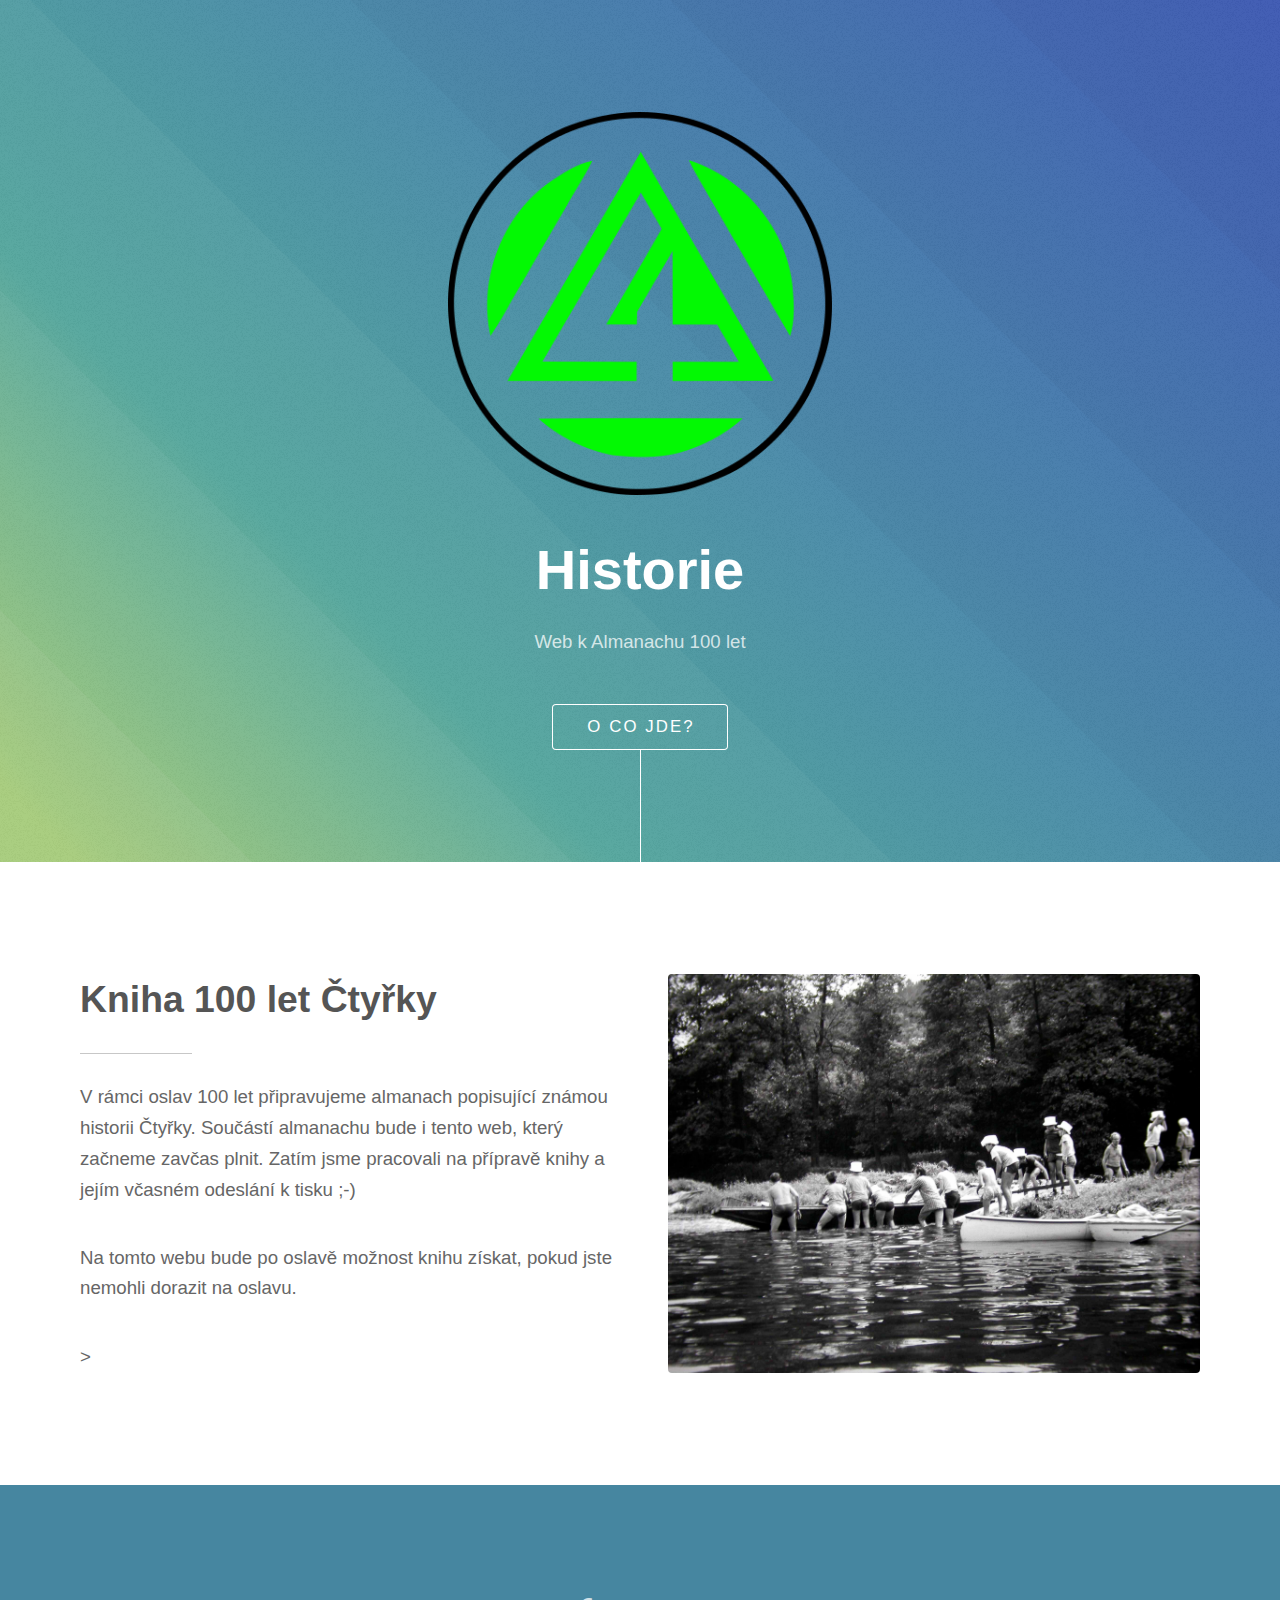
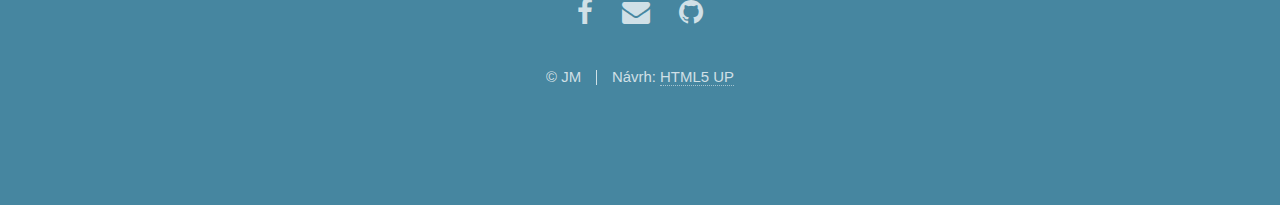
==== historie/index.html @ 21b396f9 "Modified the main index for the history section." ====
﻿<!DOCTYPE HTML>
<!--
	Photon by HTML5 UP
	html5up.net | @n33co
	Free for personal and commercial use under the CCA 3.0 license (html5up.net/license)

	Adapted by Jan Mrkos, 18. 7. 2015
	Updated in 2020.
-->
<html>
	<head>
		<meta charset="utf-8" />
		<!-- favicon-->
		<link rel="shortcut icon" type="image/x-icon" href="../favicon.ico"/>

		<title>Historie 100 let Čtyřky</title>
		<meta name="viewport" content="width=device-width, initial-scale=1" />
		<!--[if lte IE 8]><script src="assets/js/ie/html5shiv.js"></script><![endif]-->
		<link rel="stylesheet" href="../assets/css/main.css" />
		<!--[if lte IE 8]><link rel="stylesheet" href="assets/css/ie8.css" /><![endif]-->
		<!--[if lte IE 9]><link rel="stylesheet" href="assets/css/ie9.css" /><![endif]-->
	</head>
	<body>

		<!-- Header -->
			<section id="header">
				<div class="inner">
					<span class="image ctyrka"><img src="../images/ctyrka.png" alt="ctyrka" /></span>
					<h1>Historie<br /></h1>
					<p>Web k Almanachu 100 let<br />
					<ul class="actions">
						<li><a href="#one" class="button scrolly">O co jde?</a></li>
					</ul>
				</div>
			</section>

		<!-- One -->
			<section id="one" class="main style1">
				<div class="container">
					<div class="row 150%">
						<div class="6u 12u$(medium)">
							<header class="major">
								<h2>Kniha 100 let Čtyřky</h2>
							</header>
							<p>
								V rámci oslav 100 let připravujeme almanach popisující známou historii Čtyřky. Součástí almanachu bude i tento web, který začneme zavčas plnit.
								Zatím jsme pracovali na přípravě knihy a jejím včasném odeslání k tisku ;-)
							</p>
							<p>
								Na tomto webu bude po oslavě možnost knihu získat, pokud jste nemohli dorazit na oslavu.
							</p>>
						</div>
						<div class="6u$ 12u$(medium) important(medium)">
							<!-- <span class="image fit"><img src="../images/krizek.jpg" alt="" /></span> -->
							<span class="image fit"><img src="1971_berounka.jpg" alt="" /></span>
						</div>
						<!-- <div class="6u$ 12u$(medium) important(medium)">
							<span class="image fit"><img src="images/pic01.jpg" alt="" /></span>
						</div> -->

						<!-- <header class="major align-center">
							<h2>Šiř informaci dál!</h2>
							<p>Dejte prosím vědět všem bývalým členům přístavu co znáš, nemáme na všechny kontakt. Níže můžeš zadat tvoje nebo cizí kontaktní
								 informace a ozvem se ti s aktuálními informacemi emailem.</p>
						</header> -->
					</div>
				</div>
			</section>

		<!-- Two -->
			<!-- <section id="two" class="main style2">
				<div class="container">
					<div class="row 150%">
						<div class="6u 12u$(medium)">
							<ul class="major-icons">
								<li><span class="icon style1 major"></span></li>
								<li><span class="icon style2 major"></span></li>
								<li><span class="icon style3 major"></span></li>
								<li><span class="icon style4 major fa-glass"></span></li>
								<li><span class="icon style5 major"></span></li>
								<li><span class="icon style6 major"></span></li>
							</ul>
						</div>
						<div class="6u$ 12u$(medium)">
							<header class="major">
								<h2>Co všechno vlastně slavíme?</h2>
							</header>
							<p>Několi věcí najednou! Tak především je to již 100 let od založení 4. oddílu vodních skautů!</p>
							<p>Kromě toho se před 115 lety narodil dlouholetý kapitán přístavu Ladislav Ritt - Nestor. </p>
							<p>To ovšem nejsou jediné narozeniny. Slavíme také 60 let několika nestárnoucích členů. To znamená nezmarů jako jsou Guma, Rajče a Hanka.</p>
							<p>Další výročí se týká naší nové klubovny na Křížku. Je to již 20 let od zahájení stavby. A dokonce 15 let od kolaudace. A stále ještě není vše hotovo. </p>
						</div>
					</div>
				</div>
			</section> -->

		<!-- Three -->
			<!-- <section id="three" class="main style1">
				<div class="container">
					<div class="row 150%">
						<div class="6u 12u$(medium)">
							<header class="major">
								<h2>Program dne, večera a dalšího dne</h2>
							</header>
							<p>
							Oslavy budou trvat symbolických 100 hodin - 4 dny, od čtvrtka 1. 10. do pondělí 5. 10. 2020:
						 </p>
						 <iframe src="https://docs.google.com/spreadsheets/d/e/2PACX-1vS_Lvd99EjngUhoQ-IV5CY7UQK4pdVgKzj058oFmP3lBrYxZbKrC2eCpCM6WNL0dejQCn2C8_GsgbPe/pubhtml?gid=1184985185&amp;single=true&amp;widget=true&amp;headers=false"
						 frameborder="0" marginwidth="0" marginheight="0" width="650" height="500"></iframe>
						</div>
						<div class="6u$ 12u$(medium) important(medium)">
							<span class="image fit"><img src="images/krizek.jpg" alt="" /></span>
						</div>
						<header class="major align-center">
							<h2>Přijď i třeba jen na chvilku!</h2>
							<p>Sobotní oslavu je možné protáhnout až do nedělního rána. V klubovně lze uložit ke spánku děti i dospělé, takže nemusíte spěchat pryč.</p>
						</header>
					</div>
				</div>
			</section> -->

		<!-- Four -->
			<!-- <section id="four" class="main style2 special">
				<div class="container">
					<header class="major">
						<h2>Chceš přijít?</h2>
					</header>
					<p> Pokud ano, vyplň email ve formuláři níže a my ti v září pošleme přesný program oslav:</p>
					<ul class="actions uniform">
						<li><a href="https://forms.gle/m7ksFQe8QYwVyaS47" class="button special">Formulář nahlášení účasti</a></li>
						<li><a href="mailto:hondzik@skaut.cz" class="button">Napište nám!</a></li>
					</ul>
					<p>Jan Mrkos – Hondzik, 720 411 622, <a href="mailto:mrkosjan@gmail.com">hondzik@skaut.cz</a><br>
					Jaroslav Veit – Guma,	724 600 621, <a href="mailto:j.veit@volny.cz">j.veit@volny.cz</a></p>

				</div>
			</section> -->

		<!-- Footer -->
			<section id="footer">
				<ul class="icons">
					<li><a href="https://www.facebook.com/4pvsjn/" class="icon alt fa-facebook"><span class="label">Facebook</span></a></li>
					<li><a href="mailto:hondzik@skaut.cz" class="icon alt fa-envelope"><span class="label">Email</span></a></li>
					<li><a href="https://github.com/BoZenKhaa/100let4PVS" class="icon brands alt fa-github"><span class="label">GitHub</span></a></li>
				</ul>
				<ul class="copyright">
					<li>&copy; JM</li><li>Návrh: <a href="http://html5up.net">HTML5 UP</a></li>
				</ul>
			</section>

		<!-- Scripts -->
			<script src="assets/js/jquery.min.js"></script>
			<script src="assets/js/jquery.scrolly.min.js"></script>
			<script src="assets/js/skel.min.js"></script>
			<script src="assets/js/util.js"></script>
			<!--[if lte IE 8]><script src="assets/js/ie/respond.min.js"></script><![endif]-->
			<script src="assets/js/main.js"></script>

	</body>
</html>
---- assets/css/main.css ----
@import url("font-awesome.min.css");
@import url("http://fonts.googleapis.com/css?family=Source+Sans+Pro:300,300italic,400,400italic");


/*
	Photon by HTML5 UP
	html5up.net | @n33co
	Free for personal and commercial use under the CCA 3.0 license (html5up.net/license)
*/

/* Reset */

@font-face {
    font-family: 'themix';
    src: url('https://cdn.skauting.cz/fonts/TheMix_LT_400.eot');
    src: url('https://cdn.skauting.cz/fonts/TheMix_LT_400.eot? #iefix') format('embedded-opentype');
    src: url('https://cdn.skauting.cz/fonts/TheMix_LT_400.woff') format('woff'),
		 url('https://cdn.skauting.cz/fonts/TheMix_LT_400.woff2') format('woff2'),
         url('https://cdn.skauting.cz/fonts/TheMix_LT_400.otf') format('opentype'),
         url('https://cdn.skauting.cz/fonts/TheMix_LT_400.svg#themix') format('svg');
    font-weight: 400;
    font-style: normal;
}

@font-face {
    font-family: 'themix';
    src: url('https://cdn.skauting.cz/fonts/TheMix_LT_400i.eot');
    src: url('https://cdn.skauting.cz/fonts/TheMix_LT_400i.eot? #iefix') format('embedded-opentype');
    src: url('https://cdn.skauting.cz/fonts/TheMix_LT_400i.woff') format('woff'),
		 url('https://cdn.skauting.cz/fonts/TheMix_LT_400i.woff2') format('woff2'),
         url('https://cdn.skauting.cz/fonts/TheMix_LT_400i.otf') format('opentype'),
         url('https://cdn.skauting.cz/fonts/TheMix_LT_400i.svg#themix') format('svg');
    font-weight: 400;
    font-style: italic;
}

@font-face {
    font-family: 'themix';
    src: url('https://cdn.skauting.cz/fonts/TheMix_LT_700.eot');
    src: url('https://cdn.skauting.cz/fonts/TheMix_LT_700.eot? #iefix') format('embedded-opentype');
    src: url('https://cdn.skauting.cz/fonts/TheMix_LT_700.woff') format('woff'),
		 url('https://cdn.skauting.cz/fonts/TheMix_LT_700.woff2') format('woff2'),
         url('https://cdn.skauting.cz/fonts/TheMix_LT_700.otf') format('opentype'),
         url('https://cdn.skauting.cz/fonts/TheMix_LT_700.svg#themix') format('svg');
    font-weight: 700;
    font-style: normal;
}


@font-face {
    font-family: 'themix';
    src: url('https://cdn.skauting.cz/fonts/TheMix_LT_700i.eot');
    src: url('https://cdn.skauting.cz/fonts/TheMix_LT_700i.eot? #iefix') format('embedded-opentype');
    src: url('https://cdn.skauting.cz/fonts/TheMix_LT_700i.woff') format('woff'),
		 url('https://cdn.skauting.cz/fonts/TheMix_LT_700i.woff2') format('woff2'),
         url('https://cdn.skauting.cz/fonts/TheMix_LT_700i.otf') format('opentype'),
         url('https://cdn.skauting.cz/fonts/TheMix_LT_700i.svg#themix') format('svg');
    font-weight: 700;
    font-style: italic;
}

@font-face {
    font-family: 'skautbold';
    src: url('https://cdn.skauting.cz/fonts/skaut-bold-webfont.eot');
    src: url('https://cdn.skauting.cz/fonts/skaut-bold-webfont.eot? #iefix') format('embedded-opentype');
    src: url('https://cdn.skauting.cz/fonts/skaut-bold-webfont.woff') format('woff'),
   		 url('https://cdn.skauting.cz/fonts/skaut-bold-webfont.woff2') format('woff2'),
		 url('https://cdn.skauting.cz/fonts/skaut-bold-webfont.otf') format('opentype'),
         url('https://cdn.skauting.cz/fonts/skaut-bold-webfont.svg#skautbold') format('svg');
    font-weight: normal;
    font-style: normal;
}

	html, body, div, span, applet, object, iframe, h1, h2, h3, h4, h5, h6, p, blockquote, pre, a, abbr, acronym, address, big, cite, code, del, dfn, em, img, ins, kbd, q, s, samp, small, strike, strong, sub, sup, tt, var, b, u, i, center, dl, dt, dd, ol, ul, li, fieldset, form, label, legend, table, caption, tbody, tfoot, thead, tr, th, td, article, aside, canvas, details, embed, figure, figcaption, footer, header, hgroup, menu, nav, output, ruby, section, summary, time, mark, audio, video {
		margin: 0;
		padding: 0;
		border: 0;
		font-family: themix, sans-serif;
		vertical-align: baseline;
	}

	h1, h2 {
		font-family: skautbold, sans-serif;
	}

	article, aside, details, figcaption, figure, footer, header, hgroup, menu, nav, section {
		display: block;
	}

	body {
		line-height: 1;
	}

	ol, ul {
		list-style: none;
	}

	blockquote, q {
		quotes: none;
	}

	blockquote:before, blockquote:after, q:before, q:after {
		content: '';
		content: none;
	}

	table {
		border-collapse: collapse;
		border-spacing: 0;
	}

	body {
		-webkit-text-size-adjust: none;
	}

/* Box Model */

	*, *:before, *:after {
		-moz-box-sizing: border-box;
		-webkit-box-sizing: border-box;
		box-sizing: border-box;
	}

/* Containers */

	.container {
		margin-left: auto;
		margin-right: auto;
	}

	.container.\31 25\25 {
		width: 100%;
		max-width: 75em;
		min-width: 60em;
	}

	.container.\37 5\25 {
		width: 45em;
	}

	.container.\35 0\25 {
		width: 30em;
	}

	.container.\32 5\25 {
		width: 15em;
	}

	.container {
		width: 60em;
	}

	@media screen and (max-width: 1680px) {

		.container.\31 25\25 {
			width: 100%;
			max-width: 75em;
			min-width: 60em;
		}

		.container.\37 5\25 {
			width: 45em;
		}

		.container.\35 0\25 {
			width: 30em;
		}

		.container.\32 5\25 {
			width: 15em;
		}

		.container {
			width: 60em;
		}

	}

	@media screen and (max-width: 1140px) {

		.container.\31 25\25 {
			width: 100%;
			max-width: 112.5%;
			min-width: 90%;
		}

		.container.\37 5\25 {
			width: 67.5%;
		}

		.container.\35 0\25 {
			width: 45%;
		}

		.container.\32 5\25 {
			width: 22.5%;
		}

		.container {
			width: 90%;
		}

	}

	@media screen and (max-width: 980px) {

		.container.\31 25\25 {
			width: 100%;
			max-width: 125%;
			min-width: 100%;
		}

		.container.\37 5\25 {
			width: 75%;
		}

		.container.\35 0\25 {
			width: 50%;
		}

		.container.\32 5\25 {
			width: 25%;
		}

		.container {
			width: 100% !important;
		}

	}

	@media screen and (max-width: 736px) {

		.container.\31 25\25 {
			width: 100%;
			max-width: 125%;
			min-width: 100%;
		}

		.container.\37 5\25 {
			width: 75%;
		}

		.container.\35 0\25 {
			width: 50%;
		}

		.container.\32 5\25 {
			width: 25%;
		}

		.container {
			width: 100% !important;
		}

	}

	@media screen and (max-width: 480px) {

		.container.\31 25\25 {
			width: 100%;
			max-width: 125%;
			min-width: 100%;
		}

		.container.\37 5\25 {
			width: 75%;
		}

		.container.\35 0\25 {
			width: 50%;
		}

		.container.\32 5\25 {
			width: 25%;
		}

		.container {
			width: 100% !important;
		}

	}

	@media screen and (max-width: 320px) {

		.container.\31 25\25 {
			width: 100%;
			max-width: 125%;
			min-width: 100%;
		}

		.container.\37 5\25 {
			width: 75%;
		}

		.container.\35 0\25 {
			width: 50%;
		}

		.container.\32 5\25 {
			width: 25%;
		}

		.container {
			width: 100% !important;
		}

	}

/* Grid */

	.row {
		border-bottom: solid 1px transparent;
		-moz-box-sizing: border-box;
		-webkit-box-sizing: border-box;
		box-sizing: border-box;
	}

	.row > * {
		float: left;
		-moz-box-sizing: border-box;
		-webkit-box-sizing: border-box;
		box-sizing: border-box;
	}

	.row:after, .row:before {
		content: '';
		display: block;
		clear: both;
		height: 0;
	}

	.row.uniform > * > :first-child {
		margin-top: 0;
	}

	.row.uniform > * > :last-child {
		margin-bottom: 0;
	}

	.row.\30 \25 > * {
		padding: 0 0 0 0em;
	}

	.row.\30 \25 {
		margin: 0 0 -1px 0em;
	}

	.row.uniform.\30 \25 > * {
		padding: 0em 0 0 0em;
	}

	.row.uniform.\30 \25 {
		margin: 0em 0 -1px 0em;
	}

	.row > * {
		padding: 0 0 0 2em;
	}

	.row {
		margin: 0 0 -1px -2em;
	}

	.row.uniform > * {
		padding: 2em 0 0 2em;
	}

	.row.uniform {
		margin: -2em 0 -1px -2em;
	}

	.row.\32 00\25 > * {
		padding: 0 0 0 4em;
	}

	.row.\32 00\25 {
		margin: 0 0 -1px -4em;
	}

	.row.uniform.\32 00\25 > * {
		padding: 4em 0 0 4em;
	}

	.row.uniform.\32 00\25 {
		margin: -4em 0 -1px -4em;
	}

	.row.\31 50\25 > * {
		padding: 0 0 0 3em;
	}

	.row.\31 50\25 {
		margin: 0 0 -1px -3em;
	}

	.row.uniform.\31 50\25 > * {
		padding: 3em 0 0 3em;
	}

	.row.uniform.\31 50\25 {
		margin: -3em 0 -1px -3em;
	}

	.row.\35 0\25 > * {
		padding: 0 0 0 1em;
	}

	.row.\35 0\25 {
		margin: 0 0 -1px -1em;
	}

	.row.uniform.\35 0\25 > * {
		padding: 1em 0 0 1em;
	}

	.row.uniform.\35 0\25 {
		margin: -1em 0 -1px -1em;
	}

	.row.\32 5\25 > * {
		padding: 0 0 0 0.5em;
	}

	.row.\32 5\25 {
		margin: 0 0 -1px -0.5em;
	}

	.row.uniform.\32 5\25 > * {
		padding: 0.5em 0 0 0.5em;
	}

	.row.uniform.\32 5\25 {
		margin: -0.5em 0 -1px -0.5em;
	}

	.\31 2u, .\31 2u\24 {
		width: 100%;
		clear: none;
		margin-left: 0;
	}

	.\31 1u, .\31 1u\24 {
		width: 91.6666666667%;
		clear: none;
		margin-left: 0;
	}

	.\31 0u, .\31 0u\24 {
		width: 83.3333333333%;
		clear: none;
		margin-left: 0;
	}

	.\39 u, .\39 u\24 {
		width: 75%;
		clear: none;
		margin-left: 0;
	}

	.\38 u, .\38 u\24 {
		width: 66.6666666667%;
		clear: none;
		margin-left: 0;
	}

	.\37 u, .\37 u\24 {
		width: 58.3333333333%;
		clear: none;
		margin-left: 0;
	}

	.\36 u, .\36 u\24 {
		width: 50%;
		clear: none;
		margin-left: 0;
	}

	.\35 u, .\35 u\24 {
		width: 41.6666666667%;
		clear: none;
		margin-left: 0;
	}

	.\34 u, .\34 u\24 {
		width: 33.3333333333%;
		clear: none;
		margin-left: 0;
	}

	.\33 u, .\33 u\24 {
		width: 25%;
		clear: none;
		margin-left: 0;
	}

	.\32 u, .\32 u\24 {
		width: 16.6666666667%;
		clear: none;
		margin-left: 0;
	}

	.\31 u, .\31 u\24 {
		width: 8.3333333333%;
		clear: none;
		margin-left: 0;
	}

	.\31 2u\24 + *,
	.\31 1u\24 + *,
	.\31 0u\24 + *,
	.\39 u\24 + *,
	.\38 u\24 + *,
	.\37 u\24 + *,
	.\36 u\24 + *,
	.\35 u\24 + *,
	.\34 u\24 + *,
	.\33 u\24 + *,
	.\32 u\24 + *,
	.\31 u\24 + * {
		clear: left;
	}

	.\-11u {
		margin-left: 91.66667%;
	}

	.\-10u {
		margin-left: 83.33333%;
	}

	.\-9u {
		margin-left: 75%;
	}

	.\-8u {
		margin-left: 66.66667%;
	}

	.\-7u {
		margin-left: 58.33333%;
	}

	.\-6u {
		margin-left: 50%;
	}

	.\-5u {
		margin-left: 41.66667%;
	}

	.\-4u {
		margin-left: 33.33333%;
	}

	.\-3u {
		margin-left: 25%;
	}

	.\-2u {
		margin-left: 16.66667%;
	}

	.\-1u {
		margin-left: 8.33333%;
	}

	@media screen and (max-width: 1680px) {

		.row > * {
			padding: 0 0 0 2em;
		}

		.row {
			margin: 0 0 -1px -2em;
		}

		.row.uniform > * {
			padding: 2em 0 0 2em;
		}

		.row.uniform {
			margin: -2em 0 -1px -2em;
		}

		.row.\32 00\25 > * {
			padding: 0 0 0 4em;
		}

		.row.\32 00\25 {
			margin: 0 0 -1px -4em;
		}

		.row.uniform.\32 00\25 > * {
			padding: 4em 0 0 4em;
		}

		.row.uniform.\32 00\25 {
			margin: -4em 0 -1px -4em;
		}

		.row.\31 50\25 > * {
			padding: 0 0 0 3em;
		}

		.row.\31 50\25 {
			margin: 0 0 -1px -3em;
		}

		.row.uniform.\31 50\25 > * {
			padding: 3em 0 0 3em;
		}

		.row.uniform.\31 50\25 {
			margin: -3em 0 -1px -3em;
		}

		.row.\35 0\25 > * {
			padding: 0 0 0 1em;
		}

		.row.\35 0\25 {
			margin: 0 0 -1px -1em;
		}

		.row.uniform.\35 0\25 > * {
			padding: 1em 0 0 1em;
		}

		.row.uniform.\35 0\25 {
			margin: -1em 0 -1px -1em;
		}

		.row.\32 5\25 > * {
			padding: 0 0 0 0.5em;
		}

		.row.\32 5\25 {
			margin: 0 0 -1px -0.5em;
		}

		.row.uniform.\32 5\25 > * {
			padding: 0.5em 0 0 0.5em;
		}

		.row.uniform.\32 5\25 {
			margin: -0.5em 0 -1px -0.5em;
		}

		.\31 2u\28xlarge\29, .\31 2u\24\28xlarge\29 {
			width: 100%;
			clear: none;
			margin-left: 0;
		}

		.\31 1u\28xlarge\29, .\31 1u\24\28xlarge\29 {
			width: 91.6666666667%;
			clear: none;
			margin-left: 0;
		}

		.\31 0u\28xlarge\29, .\31 0u\24\28xlarge\29 {
			width: 83.3333333333%;
			clear: none;
			margin-left: 0;
		}

		.\39 u\28xlarge\29, .\39 u\24\28xlarge\29 {
			width: 75%;
			clear: none;
			margin-left: 0;
		}

		.\38 u\28xlarge\29, .\38 u\24\28xlarge\29 {
			width: 66.6666666667%;
			clear: none;
			margin-left: 0;
		}

		.\37 u\28xlarge\29, .\37 u\24\28xlarge\29 {
			width: 58.3333333333%;
			clear: none;
			margin-left: 0;
		}

		.\36 u\28xlarge\29, .\36 u\24\28xlarge\29 {
			width: 50%;
			clear: none;
			margin-left: 0;
		}

		.\35 u\28xlarge\29, .\35 u\24\28xlarge\29 {
			width: 41.6666666667%;
			clear: none;
			margin-left: 0;
		}

		.\34 u\28xlarge\29, .\34 u\24\28xlarge\29 {
			width: 33.3333333333%;
			clear: none;
			margin-left: 0;
		}

		.\33 u\28xlarge\29, .\33 u\24\28xlarge\29 {
			width: 25%;
			clear: none;
			margin-left: 0;
		}

		.\32 u\28xlarge\29, .\32 u\24\28xlarge\29 {
			width: 16.6666666667%;
			clear: none;
			margin-left: 0;
		}

		.\31 u\28xlarge\29, .\31 u\24\28xlarge\29 {
			width: 8.3333333333%;
			clear: none;
			margin-left: 0;
		}

		.\31 2u\24\28xlarge\29 + *,
		.\31 1u\24\28xlarge\29 + *,
		.\31 0u\24\28xlarge\29 + *,
		.\39 u\24\28xlarge\29 + *,
		.\38 u\24\28xlarge\29 + *,
		.\37 u\24\28xlarge\29 + *,
		.\36 u\24\28xlarge\29 + *,
		.\35 u\24\28xlarge\29 + *,
		.\34 u\24\28xlarge\29 + *,
		.\33 u\24\28xlarge\29 + *,
		.\32 u\24\28xlarge\29 + *,
		.\31 u\24\28xlarge\29 + * {
			clear: left;
		}

		.\-11u\28xlarge\29 {
			margin-left: 91.66667%;
		}

		.\-10u\28xlarge\29 {
			margin-left: 83.33333%;
		}

		.\-9u\28xlarge\29 {
			margin-left: 75%;
		}

		.\-8u\28xlarge\29 {
			margin-left: 66.66667%;
		}

		.\-7u\28xlarge\29 {
			margin-left: 58.33333%;
		}

		.\-6u\28xlarge\29 {
			margin-left: 50%;
		}

		.\-5u\28xlarge\29 {
			margin-left: 41.66667%;
		}

		.\-4u\28xlarge\29 {
			margin-left: 33.33333%;
		}

		.\-3u\28xlarge\29 {
			margin-left: 25%;
		}

		.\-2u\28xlarge\29 {
			margin-left: 16.66667%;
		}

		.\-1u\28xlarge\29 {
			margin-left: 8.33333%;
		}

	}

	@media screen and (max-width: 1140px) {

		.row > * {
			padding: 0 0 0 1.5em;
		}

		.row {
			margin: 0 0 -1px -1.5em;
		}

		.row.uniform > * {
			padding: 1.5em 0 0 1.5em;
		}

		.row.uniform {
			margin: -1.5em 0 -1px -1.5em;
		}

		.row.\32 00\25 > * {
			padding: 0 0 0 3em;
		}

		.row.\32 00\25 {
			margin: 0 0 -1px -3em;
		}

		.row.uniform.\32 00\25 > * {
			padding: 3em 0 0 3em;
		}

		.row.uniform.\32 00\25 {
			margin: -3em 0 -1px -3em;
		}

		.row.\31 50\25 > * {
			padding: 0 0 0 2.25em;
		}

		.row.\31 50\25 {
			margin: 0 0 -1px -2.25em;
		}

		.row.uniform.\31 50\25 > * {
			padding: 2.25em 0 0 2.25em;
		}

		.row.uniform.\31 50\25 {
			margin: -2.25em 0 -1px -2.25em;
		}

		.row.\35 0\25 > * {
			padding: 0 0 0 0.75em;
		}

		.row.\35 0\25 {
			margin: 0 0 -1px -0.75em;
		}

		.row.uniform.\35 0\25 > * {
			padding: 0.75em 0 0 0.75em;
		}

		.row.uniform.\35 0\25 {
			margin: -0.75em 0 -1px -0.75em;
		}

		.row.\32 5\25 > * {
			padding: 0 0 0 0.375em;
		}

		.row.\32 5\25 {
			margin: 0 0 -1px -0.375em;
		}

		.row.uniform.\32 5\25 > * {
			padding: 0.375em 0 0 0.375em;
		}

		.row.uniform.\32 5\25 {
			margin: -0.375em 0 -1px -0.375em;
		}

		.\31 2u\28large\29, .\31 2u\24\28large\29 {
			width: 100%;
			clear: none;
			margin-left: 0;
		}

		.\31 1u\28large\29, .\31 1u\24\28large\29 {
			width: 91.6666666667%;
			clear: none;
			margin-left: 0;
		}

		.\31 0u\28large\29, .\31 0u\24\28large\29 {
			width: 83.3333333333%;
			clear: none;
			margin-left: 0;
		}

		.\39 u\28large\29, .\39 u\24\28large\29 {
			width: 75%;
			clear: none;
			margin-left: 0;
		}

		.\38 u\28large\29, .\38 u\24\28large\29 {
			width: 66.6666666667%;
			clear: none;
			margin-left: 0;
		}

		.\37 u\28large\29, .\37 u\24\28large\29 {
			width: 58.3333333333%;
			clear: none;
			margin-left: 0;
		}

		.\36 u\28large\29, .\36 u\24\28large\29 {
			width: 50%;
			clear: none;
			margin-left: 0;
		}

		.\35 u\28large\29, .\35 u\24\28large\29 {
			width: 41.6666666667%;
			clear: none;
			margin-left: 0;
		}

		.\34 u\28large\29, .\34 u\24\28large\29 {
			width: 33.3333333333%;
			clear: none;
			margin-left: 0;
		}

		.\33 u\28large\29, .\33 u\24\28large\29 {
			width: 25%;
			clear: none;
			margin-left: 0;
		}

		.\32 u\28large\29, .\32 u\24\28large\29 {
			width: 16.6666666667%;
			clear: none;
			margin-left: 0;
		}

		.\31 u\28large\29, .\31 u\24\28large\29 {
			width: 8.3333333333%;
			clear: none;
			margin-left: 0;
		}

		.\31 2u\24\28large\29 + *,
		.\31 1u\24\28large\29 + *,
		.\31 0u\24\28large\29 + *,
		.\39 u\24\28large\29 + *,
		.\38 u\24\28large\29 + *,
		.\37 u\24\28large\29 + *,
		.\36 u\24\28large\29 + *,
		.\35 u\24\28large\29 + *,
		.\34 u\24\28large\29 + *,
		.\33 u\24\28large\29 + *,
		.\32 u\24\28large\29 + *,
		.\31 u\24\28large\29 + * {
			clear: left;
		}

		.\-11u\28large\29 {
			margin-left: 91.66667%;
		}

		.\-10u\28large\29 {
			margin-left: 83.33333%;
		}

		.\-9u\28large\29 {
			margin-left: 75%;
		}

		.\-8u\28large\29 {
			margin-left: 66.66667%;
		}

		.\-7u\28large\29 {
			margin-left: 58.33333%;
		}

		.\-6u\28large\29 {
			margin-left: 50%;
		}

		.\-5u\28large\29 {
			margin-left: 41.66667%;
		}

		.\-4u\28large\29 {
			margin-left: 33.33333%;
		}

		.\-3u\28large\29 {
			margin-left: 25%;
		}

		.\-2u\28large\29 {
			margin-left: 16.66667%;
		}

		.\-1u\28large\29 {
			margin-left: 8.33333%;
		}

	}

	@media screen and (max-width: 980px) {

		.row > * {
			padding: 0 0 0 1.5em;
		}

		.row {
			margin: 0 0 -1px -1.5em;
		}

		.row.uniform > * {
			padding: 1.5em 0 0 1.5em;
		}

		.row.uniform {
			margin: -1.5em 0 -1px -1.5em;
		}

		.row.\32 00\25 > * {
			padding: 0 0 0 3em;
		}

		.row.\32 00\25 {
			margin: 0 0 -1px -3em;
		}

		.row.uniform.\32 00\25 > * {
			padding: 3em 0 0 3em;
		}

		.row.uniform.\32 00\25 {
			margin: -3em 0 -1px -3em;
		}

		.row.\31 50\25 > * {
			padding: 0 0 0 2.25em;
		}

		.row.\31 50\25 {
			margin: 0 0 -1px -2.25em;
		}

		.row.uniform.\31 50\25 > * {
			padding: 2.25em 0 0 2.25em;
		}

		.row.uniform.\31 50\25 {
			margin: -2.25em 0 -1px -2.25em;
		}

		.row.\35 0\25 > * {
			padding: 0 0 0 0.75em;
		}

		.row.\35 0\25 {
			margin: 0 0 -1px -0.75em;
		}

		.row.uniform.\35 0\25 > * {
			padding: 0.75em 0 0 0.75em;
		}

		.row.uniform.\35 0\25 {
			margin: -0.75em 0 -1px -0.75em;
		}

		.row.\32 5\25 > * {
			padding: 0 0 0 0.375em;
		}

		.row.\32 5\25 {
			margin: 0 0 -1px -0.375em;
		}

		.row.uniform.\32 5\25 > * {
			padding: 0.375em 0 0 0.375em;
		}

		.row.uniform.\32 5\25 {
			margin: -0.375em 0 -1px -0.375em;
		}

		.\31 2u\28medium\29, .\31 2u\24\28medium\29 {
			width: 100%;
			clear: none;
			margin-left: 0;
		}

		.\31 1u\28medium\29, .\31 1u\24\28medium\29 {
			width: 91.6666666667%;
			clear: none;
			margin-left: 0;
		}

		.\31 0u\28medium\29, .\31 0u\24\28medium\29 {
			width: 83.3333333333%;
			clear: none;
			margin-left: 0;
		}

		.\39 u\28medium\29, .\39 u\24\28medium\29 {
			width: 75%;
			clear: none;
			margin-left: 0;
		}

		.\38 u\28medium\29, .\38 u\24\28medium\29 {
			width: 66.6666666667%;
			clear: none;
			margin-left: 0;
		}

		.\37 u\28medium\29, .\37 u\24\28medium\29 {
			width: 58.3333333333%;
			clear: none;
			margin-left: 0;
		}

		.\36 u\28medium\29, .\36 u\24\28medium\29 {
			width: 50%;
			clear: none;
			margin-left: 0;
		}

		.\35 u\28medium\29, .\35 u\24\28medium\29 {
			width: 41.6666666667%;
			clear: none;
			margin-left: 0;
		}

		.\34 u\28medium\29, .\34 u\24\28medium\29 {
			width: 33.3333333333%;
			clear: none;
			margin-left: 0;
		}

		.\33 u\28medium\29, .\33 u\24\28medium\29 {
			width: 25%;
			clear: none;
			margin-left: 0;
		}

		.\32 u\28medium\29, .\32 u\24\28medium\29 {
			width: 16.6666666667%;
			clear: none;
			margin-left: 0;
		}

		.\31 u\28medium\29, .\31 u\24\28medium\29 {
			width: 8.3333333333%;
			clear: none;
			margin-left: 0;
		}

		.\31 2u\24\28medium\29 + *,
		.\31 1u\24\28medium\29 + *,
		.\31 0u\24\28medium\29 + *,
		.\39 u\24\28medium\29 + *,
		.\38 u\24\28medium\29 + *,
		.\37 u\24\28medium\29 + *,
		.\36 u\24\28medium\29 + *,
		.\35 u\24\28medium\29 + *,
		.\34 u\24\28medium\29 + *,
		.\33 u\24\28medium\29 + *,
		.\32 u\24\28medium\29 + *,
		.\31 u\24\28medium\29 + * {
			clear: left;
		}

		.\-11u\28medium\29 {
			margin-left: 91.66667%;
		}

		.\-10u\28medium\29 {
			margin-left: 83.33333%;
		}

		.\-9u\28medium\29 {
			margin-left: 75%;
		}

		.\-8u\28medium\29 {
			margin-left: 66.66667%;
		}

		.\-7u\28medium\29 {
			margin-left: 58.33333%;
		}

		.\-6u\28medium\29 {
			margin-left: 50%;
		}

		.\-5u\28medium\29 {
			margin-left: 41.66667%;
		}

		.\-4u\28medium\29 {
			margin-left: 33.33333%;
		}

		.\-3u\28medium\29 {
			margin-left: 25%;
		}

		.\-2u\28medium\29 {
			margin-left: 16.66667%;
		}

		.\-1u\28medium\29 {
			margin-left: 8.33333%;
		}

	}

	@media screen and (max-width: 736px) {

		.row > * {
			padding: 0 0 0 1.5em;
		}

		.row {
			margin: 0 0 -1px -1.5em;
		}

		.row.uniform > * {
			padding: 1.5em 0 0 1.5em;
		}

		.row.uniform {
			margin: -1.5em 0 -1px -1.5em;
		}

		.row.\32 00\25 > * {
			padding: 0 0 0 3em;
		}

		.row.\32 00\25 {
			margin: 0 0 -1px -3em;
		}

		.row.uniform.\32 00\25 > * {
			padding: 3em 0 0 3em;
		}

		.row.uniform.\32 00\25 {
			margin: -3em 0 -1px -3em;
		}

		.row.\31 50\25 > * {
			padding: 0 0 0 2.25em;
		}

		.row.\31 50\25 {
			margin: 0 0 -1px -2.25em;
		}

		.row.uniform.\31 50\25 > * {
			padding: 2.25em 0 0 2.25em;
		}

		.row.uniform.\31 50\25 {
			margin: -2.25em 0 -1px -2.25em;
		}

		.row.\35 0\25 > * {
			padding: 0 0 0 0.75em;
		}

		.row.\35 0\25 {
			margin: 0 0 -1px -0.75em;
		}

		.row.uniform.\35 0\25 > * {
			padding: 0.75em 0 0 0.75em;
		}

		.row.uniform.\35 0\25 {
			margin: -0.75em 0 -1px -0.75em;
		}

		.row.\32 5\25 > * {
			padding: 0 0 0 0.375em;
		}

		.row.\32 5\25 {
			margin: 0 0 -1px -0.375em;
		}

		.row.uniform.\32 5\25 > * {
			padding: 0.375em 0 0 0.375em;
		}

		.row.uniform.\32 5\25 {
			margin: -0.375em 0 -1px -0.375em;
		}

		.\31 2u\28small\29, .\31 2u\24\28small\29 {
			width: 100%;
			clear: none;
			margin-left: 0;
		}

		.\31 1u\28small\29, .\31 1u\24\28small\29 {
			width: 91.6666666667%;
			clear: none;
			margin-left: 0;
		}

		.\31 0u\28small\29, .\31 0u\24\28small\29 {
			width: 83.3333333333%;
			clear: none;
			margin-left: 0;
		}

		.\39 u\28small\29, .\39 u\24\28small\29 {
			width: 75%;
			clear: none;
			margin-left: 0;
		}

		.\38 u\28small\29, .\38 u\24\28small\29 {
			width: 66.6666666667%;
			clear: none;
			margin-left: 0;
		}

		.\37 u\28small\29, .\37 u\24\28small\29 {
			width: 58.3333333333%;
			clear: none;
			margin-left: 0;
		}

		.\36 u\28small\29, .\36 u\24\28small\29 {
			width: 50%;
			clear: none;
			margin-left: 0;
		}

		.\35 u\28small\29, .\35 u\24\28small\29 {
			width: 41.6666666667%;
			clear: none;
			margin-left: 0;
		}

		.\34 u\28small\29, .\34 u\24\28small\29 {
			width: 33.3333333333%;
			clear: none;
			margin-left: 0;
		}

		.\33 u\28small\29, .\33 u\24\28small\29 {
			width: 25%;
			clear: none;
			margin-left: 0;
		}

		.\32 u\28small\29, .\32 u\24\28small\29 {
			width: 16.6666666667%;
			clear: none;
			margin-left: 0;
		}

		.\31 u\28small\29, .\31 u\24\28small\29 {
			width: 8.3333333333%;
			clear: none;
			margin-left: 0;
		}

		.\31 2u\24\28small\29 + *,
		.\31 1u\24\28small\29 + *,
		.\31 0u\24\28small\29 + *,
		.\39 u\24\28small\29 + *,
		.\38 u\24\28small\29 + *,
		.\37 u\24\28small\29 + *,
		.\36 u\24\28small\29 + *,
		.\35 u\24\28small\29 + *,
		.\34 u\24\28small\29 + *,
		.\33 u\24\28small\29 + *,
		.\32 u\24\28small\29 + *,
		.\31 u\24\28small\29 + * {
			clear: left;
		}

		.\-11u\28small\29 {
			margin-left: 91.66667%;
		}

		.\-10u\28small\29 {
			margin-left: 83.33333%;
		}

		.\-9u\28small\29 {
			margin-left: 75%;
		}

		.\-8u\28small\29 {
			margin-left: 66.66667%;
		}

		.\-7u\28small\29 {
			margin-left: 58.33333%;
		}

		.\-6u\28small\29 {
			margin-left: 50%;
		}

		.\-5u\28small\29 {
			margin-left: 41.66667%;
		}

		.\-4u\28small\29 {
			margin-left: 33.33333%;
		}

		.\-3u\28small\29 {
			margin-left: 25%;
		}

		.\-2u\28small\29 {
			margin-left: 16.66667%;
		}

		.\-1u\28small\29 {
			margin-left: 8.33333%;
		}

	}

	@media screen and (max-width: 480px) {

		.row > * {
			padding: 0 0 0 1.5em;
		}

		.row {
			margin: 0 0 -1px -1.5em;
		}

		.row.uniform > * {
			padding: 1.5em 0 0 1.5em;
		}

		.row.uniform {
			margin: -1.5em 0 -1px -1.5em;
		}

		.row.\32 00\25 > * {
			padding: 0 0 0 3em;
		}

		.row.\32 00\25 {
			margin: 0 0 -1px -3em;
		}

		.row.uniform.\32 00\25 > * {
			padding: 3em 0 0 3em;
		}

		.row.uniform.\32 00\25 {
			margin: -3em 0 -1px -3em;
		}

		.row.\31 50\25 > * {
			padding: 0 0 0 2.25em;
		}

		.row.\31 50\25 {
			margin: 0 0 -1px -2.25em;
		}

		.row.uniform.\31 50\25 > * {
			padding: 2.25em 0 0 2.25em;
		}

		.row.uniform.\31 50\25 {
			margin: -2.25em 0 -1px -2.25em;
		}

		.row.\35 0\25 > * {
			padding: 0 0 0 0.75em;
		}

		.row.\35 0\25 {
			margin: 0 0 -1px -0.75em;
		}

		.row.uniform.\35 0\25 > * {
			padding: 0.75em 0 0 0.75em;
		}

		.row.uniform.\35 0\25 {
			margin: -0.75em 0 -1px -0.75em;
		}

		.row.\32 5\25 > * {
			padding: 0 0 0 0.375em;
		}

		.row.\32 5\25 {
			margin: 0 0 -1px -0.375em;
		}

		.row.uniform.\32 5\25 > * {
			padding: 0.375em 0 0 0.375em;
		}

		.row.uniform.\32 5\25 {
			margin: -0.375em 0 -1px -0.375em;
		}

		.\31 2u\28xsmall\29, .\31 2u\24\28xsmall\29 {
			width: 100%;
			clear: none;
			margin-left: 0;
		}

		.\31 1u\28xsmall\29, .\31 1u\24\28xsmall\29 {
			width: 91.6666666667%;
			clear: none;
			margin-left: 0;
		}

		.\31 0u\28xsmall\29, .\31 0u\24\28xsmall\29 {
			width: 83.3333333333%;
			clear: none;
			margin-left: 0;
		}

		.\39 u\28xsmall\29, .\39 u\24\28xsmall\29 {
			width: 75%;
			clear: none;
			margin-left: 0;
		}

		.\38 u\28xsmall\29, .\38 u\24\28xsmall\29 {
			width: 66.6666666667%;
			clear: none;
			margin-left: 0;
		}

		.\37 u\28xsmall\29, .\37 u\24\28xsmall\29 {
			width: 58.3333333333%;
			clear: none;
			margin-left: 0;
		}

		.\36 u\28xsmall\29, .\36 u\24\28xsmall\29 {
			width: 50%;
			clear: none;
			margin-left: 0;
		}

		.\35 u\28xsmall\29, .\35 u\24\28xsmall\29 {
			width: 41.6666666667%;
			clear: none;
			margin-left: 0;
		}

		.\34 u\28xsmall\29, .\34 u\24\28xsmall\29 {
			width: 33.3333333333%;
			clear: none;
			margin-left: 0;
		}

		.\33 u\28xsmall\29, .\33 u\24\28xsmall\29 {
			width: 25%;
			clear: none;
			margin-left: 0;
		}

		.\32 u\28xsmall\29, .\32 u\24\28xsmall\29 {
			width: 16.6666666667%;
			clear: none;
			margin-left: 0;
		}

		.\31 u\28xsmall\29, .\31 u\24\28xsmall\29 {
			width: 8.3333333333%;
			clear: none;
			margin-left: 0;
		}

		.\31 2u\24\28xsmall\29 + *,
		.\31 1u\24\28xsmall\29 + *,
		.\31 0u\24\28xsmall\29 + *,
		.\39 u\24\28xsmall\29 + *,
		.\38 u\24\28xsmall\29 + *,
		.\37 u\24\28xsmall\29 + *,
		.\36 u\24\28xsmall\29 + *,
		.\35 u\24\28xsmall\29 + *,
		.\34 u\24\28xsmall\29 + *,
		.\33 u\24\28xsmall\29 + *,
		.\32 u\24\28xsmall\29 + *,
		.\31 u\24\28xsmall\29 + * {
			clear: left;
		}

		.\-11u\28xsmall\29 {
			margin-left: 91.66667%;
		}

		.\-10u\28xsmall\29 {
			margin-left: 83.33333%;
		}

		.\-9u\28xsmall\29 {
			margin-left: 75%;
		}

		.\-8u\28xsmall\29 {
			margin-left: 66.66667%;
		}

		.\-7u\28xsmall\29 {
			margin-left: 58.33333%;
		}

		.\-6u\28xsmall\29 {
			margin-left: 50%;
		}

		.\-5u\28xsmall\29 {
			margin-left: 41.66667%;
		}

		.\-4u\28xsmall\29 {
			margin-left: 33.33333%;
		}

		.\-3u\28xsmall\29 {
			margin-left: 25%;
		}

		.\-2u\28xsmall\29 {
			margin-left: 16.66667%;
		}

		.\-1u\28xsmall\29 {
			margin-left: 8.33333%;
		}

	}

	@media screen and (max-width: 320px) {

		.row > * {
			padding: 0 0 0 1.5em;
		}

		.row {
			margin: 0 0 -1px -1.5em;
		}

		.row.uniform > * {
			padding: 1.5em 0 0 1.5em;
		}

		.row.uniform {
			margin: -1.5em 0 -1px -1.5em;
		}

		.row.\32 00\25 > * {
			padding: 0 0 0 3em;
		}

		.row.\32 00\25 {
			margin: 0 0 -1px -3em;
		}

		.row.uniform.\32 00\25 > * {
			padding: 3em 0 0 3em;
		}

		.row.uniform.\32 00\25 {
			margin: -3em 0 -1px -3em;
		}

		.row.\31 50\25 > * {
			padding: 0 0 0 2.25em;
		}

		.row.\31 50\25 {
			margin: 0 0 -1px -2.25em;
		}

		.row.uniform.\31 50\25 > * {
			padding: 2.25em 0 0 2.25em;
		}

		.row.uniform.\31 50\25 {
			margin: -2.25em 0 -1px -2.25em;
		}

		.row.\35 0\25 > * {
			padding: 0 0 0 0.75em;
		}

		.row.\35 0\25 {
			margin: 0 0 -1px -0.75em;
		}

		.row.uniform.\35 0\25 > * {
			padding: 0.75em 0 0 0.75em;
		}

		.row.uniform.\35 0\25 {
			margin: -0.75em 0 -1px -0.75em;
		}

		.row.\32 5\25 > * {
			padding: 0 0 0 0.375em;
		}

		.row.\32 5\25 {
			margin: 0 0 -1px -0.375em;
		}

		.row.uniform.\32 5\25 > * {
			padding: 0.375em 0 0 0.375em;
		}

		.row.uniform.\32 5\25 {
			margin: -0.375em 0 -1px -0.375em;
		}

		.\31 2u\28xxsmall\29, .\31 2u\24\28xxsmall\29 {
			width: 100%;
			clear: none;
			margin-left: 0;
		}

		.\31 1u\28xxsmall\29, .\31 1u\24\28xxsmall\29 {
			width: 91.6666666667%;
			clear: none;
			margin-left: 0;
		}

		.\31 0u\28xxsmall\29, .\31 0u\24\28xxsmall\29 {
			width: 83.3333333333%;
			clear: none;
			margin-left: 0;
		}

		.\39 u\28xxsmall\29, .\39 u\24\28xxsmall\29 {
			width: 75%;
			clear: none;
			margin-left: 0;
		}

		.\38 u\28xxsmall\29, .\38 u\24\28xxsmall\29 {
			width: 66.6666666667%;
			clear: none;
			margin-left: 0;
		}

		.\37 u\28xxsmall\29, .\37 u\24\28xxsmall\29 {
			width: 58.3333333333%;
			clear: none;
			margin-left: 0;
		}

		.\36 u\28xxsmall\29, .\36 u\24\28xxsmall\29 {
			width: 50%;
			clear: none;
			margin-left: 0;
		}

		.\35 u\28xxsmall\29, .\35 u\24\28xxsmall\29 {
			width: 41.6666666667%;
			clear: none;
			margin-left: 0;
		}

		.\34 u\28xxsmall\29, .\34 u\24\28xxsmall\29 {
			width: 33.3333333333%;
			clear: none;
			margin-left: 0;
		}

		.\33 u\28xxsmall\29, .\33 u\24\28xxsmall\29 {
			width: 25%;
			clear: none;
			margin-left: 0;
		}

		.\32 u\28xxsmall\29, .\32 u\24\28xxsmall\29 {
			width: 16.6666666667%;
			clear: none;
			margin-left: 0;
		}

		.\31 u\28xxsmall\29, .\31 u\24\28xxsmall\29 {
			width: 8.3333333333%;
			clear: none;
			margin-left: 0;
		}

		.\31 2u\24\28xxsmall\29 + *,
		.\31 1u\24\28xxsmall\29 + *,
		.\31 0u\24\28xxsmall\29 + *,
		.\39 u\24\28xxsmall\29 + *,
		.\38 u\24\28xxsmall\29 + *,
		.\37 u\24\28xxsmall\29 + *,
		.\36 u\24\28xxsmall\29 + *,
		.\35 u\24\28xxsmall\29 + *,
		.\34 u\24\28xxsmall\29 + *,
		.\33 u\24\28xxsmall\29 + *,
		.\32 u\24\28xxsmall\29 + *,
		.\31 u\24\28xxsmall\29 + * {
			clear: left;
		}

		.\-11u\28xxsmall\29 {
			margin-left: 91.66667%;
		}

		.\-10u\28xxsmall\29 {
			margin-left: 83.33333%;
		}

		.\-9u\28xxsmall\29 {
			margin-left: 75%;
		}

		.\-8u\28xxsmall\29 {
			margin-left: 66.66667%;
		}

		.\-7u\28xxsmall\29 {
			margin-left: 58.33333%;
		}

		.\-6u\28xxsmall\29 {
			margin-left: 50%;
		}

		.\-5u\28xxsmall\29 {
			margin-left: 41.66667%;
		}

		.\-4u\28xxsmall\29 {
			margin-left: 33.33333%;
		}

		.\-3u\28xxsmall\29 {
			margin-left: 25%;
		}

		.\-2u\28xxsmall\29 {
			margin-left: 16.66667%;
		}

		.\-1u\28xxsmall\29 {
			margin-left: 8.33333%;
		}

	}

/* Basic */

	body {
		background: #fff;
	}

		body.is-loading *, body.is-loading *:before, body.is-loading *:after {
			-moz-animation: none !important;
			-webkit-animation: none !important;
			-ms-animation: none !important;
			animation: none !important;
			-moz-transition: none !important;
			-webkit-transition: none !important;
			-ms-transition: none !important;
			transition: none !important;
		}

	body, input, select, textarea {
		color: #666;
		font-family: 'FontAwesome', 'Helvetica', 'Arial', sans-serif;
		font-size: 16pt;
		font-weight: 300;
		line-height: 1.65em;
	}

	a {
		-moz-transition: color 0.2s ease-in-out, border-color 0.2s ease-in-out;
		-webkit-transition: color 0.2s ease-in-out, border-color 0.2s ease-in-out;
		-ms-transition: color 0.2s ease-in-out, border-color 0.2s ease-in-out;
		transition: color 0.2s ease-in-out, border-color 0.2s ease-in-out;
		border-bottom: dotted 1px #666;
		color: inherit;
		text-decoration: none;
	}

		a:hover {
			border-bottom-color: transparent !important;
			color: #6bd4c8;
		}

	strong, b {
		color: #555;
		font-weight: 400;
	}

	em, i {
		font-style: italic;
	}

	p {
		margin: 0 0 2em 0;
	}

	h1, h2, h3, h4, h5, h6 {
		color: #555;
		line-height: 1em;
		margin: 0 0 1em 0;
	}

		h1 a, h2 a, h3 a, h4 a, h5 a, h6 a {
			color: inherit;
			text-decoration: none;
		}

	h1 {
		font-size: 3em;/*2.25em;*/
		line-height: 1.35em;
	}

	h2 {
		font-size: 2em;
		line-height: 1.35em;
	}

	h3 {
		font-size: 1.35em;
		line-height: 1.5em;
	}


	h4 {
		font-size: 1.25em;
		line-height: 1.5em;
	}

	h5 {
		font-size: 0.9em;
		line-height: 1.5em;
	}

	h6 {
		font-size: 0.7em;
		line-height: 1.5em;
	}

	sub {
		font-size: 0.8em;
		position: relative;
		top: 0.5em;
	}

	sup {
		font-size: 0.8em;
		position: relative;
		top: -0.5em;
	}

	hr {
		border: 0;
		border-bottom: solid 1px rgba(144, 144, 144, 0.5);
		margin: 2em 0;
	}

		hr.major {
			margin: 3em 0;
		}

	blockquote {
		border-left: solid 4px rgba(144, 144, 144, 0.5);
		font-style: italic;
		margin: 0 0 2em 0;
		padding: 0.5em 0 0.5em 2em;
	}

	code {
		background: rgba(144, 144, 144, 0.075);
		border-radius: 4px;
		border: solid 1px rgba(144, 144, 144, 0.5);
		font-family: "Courier New", monospace;
		font-size: 0.9em;
		margin: 0 0.25em;
		padding: 0.25em 0.65em;
	}

	pre {
		-webkit-overflow-scrolling: touch;
		font-family: "Courier New", monospace;
		font-size: 0.9em;
		margin: 0 0 2em 0;
	}

		pre code {
			display: block;
			line-height: 1.75em;
			padding: 1em 1.5em;
			overflow-x: auto;
		}

	.align-left {
		text-align: left;
	}

	.align-center {
		text-align: center;
	}

	.align-right {
		text-align: right;
	}

/* Section/Article */

	section.special, article.special {
		text-align: center;
	}

	header p {
		color: #999;
		margin: 0 0 1.5em 0;
		position: relative;
	}

	header h2 + p {
		font-size: 1.25em;
		line-height: 1.5em;
		margin-top: -1em;
	}

	header h3 + p {
		font-size: 1.1em;
		line-height: 1.5em;
		margin-top: -0.8em;
	}

	header h4 + p,
	header h5 + p,
	header h6 + p {
		font-size: 0.9em;
		line-height: 1.5em;
		margin-top: -0.6em;
	}

	header.major {
		margin: 0 0 1em 0;
	}

		header.major:after {
			background: rgba(144, 144, 144, 0.5);
			content: '';
			display: inline-block;
			height: 1px;
			margin-top: 1.5em;
			width: 6em;
		}

		header.major h2, header.major h3, header.major h4, header.major h5, header.major h6 {
			margin: 0;
		}

		header.major p {
			margin: 0.7em 0 0 0;
		}

	header.special {
		text-align: center;
	}

/* Moje veci*/
	zvolani{
		font-size: 4em;
		line-height: 1.5em;
	}

/* Form */

	form {
		margin: 0 0 2em 0;
	}

	label {
		color: #555;
		display: block;
		font-size: 0.9em;
		font-weight: 400;
		margin: 0 0 1em 0;
	}

	input[type="text"],
	input[type="password"],
	input[type="email"],
	select,
	textarea {
		-moz-appearance: none;
		-webkit-appearance: none;
		-ms-appearance: none;
		appearance: none;
		background: rgba(144, 144, 144, 0.075);
		border-radius: 4px;
		border: none;
		border: solid 1px rgba(144, 144, 144, 0.5);
		color: inherit;
		display: block;
		outline: 0;
		padding: 0 1em;
		text-decoration: none;
		width: 100%;
	}

		input[type="text"]:invalid,
		input[type="password"]:invalid,
		input[type="email"]:invalid,
		select:invalid,
		textarea:invalid {
			box-shadow: none;
		}

		input[type="text"]:focus,
		input[type="password"]:focus,
		input[type="email"]:focus,
		select:focus,
		textarea:focus {
			border-color: #6bd4c8;
		}

	.select-wrapper {
		text-decoration: none;
		display: block;
		position: relative;
	}

		.select-wrapper:before {
			-moz-osx-font-smoothing: grayscale;
			-webkit-font-smoothing: antialiased;
			font-family: 'FontAwesome', 'Helvetica', 'Arial', sans-serif;
			font-style: normal;
			font-weight: normal;
			text-transform: none !important;
		}

		.select-wrapper:before {
			color: rgba(144, 144, 144, 0.5);
			content: '\f078';
			display: block;
			height: 2.75em;
			line-height: 2.75em;
			pointer-events: none;
			position: absolute;
			right: 0;
			text-align: center;
			top: 0;
			width: 2.75em;
		}

		.select-wrapper select::-ms-expand {
			display: none;
		}

	input[type="text"],
	input[type="password"],
	input[type="email"],
	select {
		height: 2.75em;
	}

	textarea {
		padding: 0.75em 1em;
	}

	input[type="checkbox"],
	input[type="radio"] {
		-moz-appearance: none;
		-webkit-appearance: none;
		-ms-appearance: none;
		appearance: none;
		display: block;
		float: left;
		margin-right: -2em;
		opacity: 0;
		width: 1em;
		z-index: -1;
	}

		input[type="checkbox"] + label,
		input[type="radio"] + label {
			text-decoration: none;
			color: #666;
			cursor: pointer;
			display: inline-block;
			font-size: 1em;
			font-weight: 300;
			padding-left: 2.4em;
			padding-right: 0.75em;
			position: relative;
		}

			input[type="checkbox"] + label:before,
			input[type="radio"] + label:before {
				-moz-osx-font-smoothing: grayscale;
				-webkit-font-smoothing: antialiased;
				font-family: 'FontAwesome', 'Helvetica', 'Arial', sans-serif;
				font-style: normal;
				font-weight: normal;
				text-transform: none !important;
			}

			input[type="checkbox"] + label:before,
			input[type="radio"] + label:before {
				background: rgba(144, 144, 144, 0.075);
				border-radius: 4px;
				border: solid 1px rgba(144, 144, 144, 0.5);
				content: '';
				display: inline-block;
				height: 1.65em;
				left: 0;
				line-height: 1.58125em;
				position: absolute;
				text-align: center;
				top: 0;
				width: 1.65em;
			}

		input[type="checkbox"]:checked + label:before,
		input[type="radio"]:checked + label:before {
			background: #666666;
			border-color: #666666;
			color: #ffffff;
			content: '\f00c';
		}

		input[type="checkbox"]:focus + label:before,
		input[type="radio"]:focus + label:before {
			border-color: #6bd4c8;
		}

	input[type="checkbox"] + label:before {
		border-radius: 4px;
	}

	input[type="radio"] + label:before {
		border-radius: 100%;
	}

	::-webkit-input-placeholder {
		color: #999 !important;
		opacity: 1.0;
	}

	:-moz-placeholder {
		color: #999 !important;
		opacity: 1.0;
	}

	::-moz-placeholder {
		color: #999 !important;
		opacity: 1.0;
	}

	:-ms-input-placeholder {
		color: #999 !important;
		opacity: 1.0;
	}

	.formerize-placeholder {
		color: #999 !important;
		opacity: 1.0;
	}

/* Box */

	.box {
		border-radius: 4px;
		border: solid 1px rgba(144, 144, 144, 0.5);
		margin-bottom: 2em;
		padding: 1.5em;
	}

		.box > :last-child,
		.box > :last-child > :last-child,
		.box > :last-child > :last-child > :last-child {
			margin-bottom: 0;
		}

		.box.alt {
			border: 0;
			border-radius: 0;
			padding: 0;
		}

/* Icon */

	.icon {
		text-decoration: none;
		border-bottom: none;
		position: relative;
	}

		.icon:before {
			-moz-osx-font-smoothing: grayscale;
			-webkit-font-smoothing: antialiased;
			font-family: 'FontAwesome', 'Helvetica', 'Arial', sans-serif;
			font-style: normal;
			font-weight: normal;
			text-transform: none !important;
		}

		.icon > .label {
			display: none;
		}

		.icon.style1:before {
			color: #c3e895;
			content: "115";
		}

		.icon.style2:before {
			color: #8addaa;
			content: "100";
		}

		.icon.style3:before {
			color: #6bd4c8;
			content: "20";
		}

		.icon.style4:before {
			color: #57aed3;
		}

		.icon.style5:before {
			color: #4a87d3;
			content: "15";
		}

		.icon.style6:before {
			color: #6b88e6;
			content: "60";
		}

		.icon.major {
			text-decoration: none;
			color: #555;
			cursor: default;
			display: inline-block;
			margin: 0 0 1.5em 0;
		}

			.icon.major:before {
				-moz-osx-font-smoothing: grayscale;
				-webkit-font-smoothing: antialiased;
				font-family: 'FontAwesome', 'Helvetica', 'Arial', sans-serif;
				font-style: normal;
				font-weight: normal;
				text-transform: none !important;
			}

			.icon.major:before {
				font-size: 4em;
				line-height: 1em;
			}

/* Image */

	.image {
		border-radius: 4px;
		border: 0;
		display: inline-block;
		position: relative;
	}

		.image img {
			border-radius: 4px;
			display: block;
		}

		.image.left {
			float: left;
			padding: 0 1.5em 1em 0;
			top: 0.25em;
		}

		.image.right {
			float: right;
			padding: 0 0 1em 1.5em;
			top: 0.25em;
		}

		.image.left, .image.right {
			max-width: 40%;
		}

			.image.left img, .image.right img {
				width: 100%;
			}

		.image.fit {
			display: block;
			margin: 0 0 2em 0;
			width: 100%;
		}


			.image.fit img {
				width: 100%;
			}

		.image.ctyrka {
			display: block;
			margin: 0 0 2em 0;
			width: 100%;
		}

			.image.ctyrka img {
				display: block;
				margin-left: auto;
				margin-right: auto;
				width: 30%;
			}

/* Mapa */
	.mapa {
		border-radius: 4px;
		border: 0px solid #8A888A;
		display: inline-block;
		position: relative;
	}

		.mapa.fit {
			display: block;
			margin: 0 0 2em 0;
			width: 100%;
		}

/* List */

	ol {
		list-style: decimal;
		margin: 0 0 2em 0;
		padding-left: 1.25em;
	}

		ol li {
			padding-left: 0.25em;
		}

	ul {
		list-style: disc;
		margin: 0 0 2em 0;
		padding-left: 1em;
	}

		ul li {
			padding-left: 0.5em;
		}

		ul.alt {
			list-style: none;
			padding-left: 0;
		}

			ul.alt li {
				border-top: solid 1px rgba(144, 144, 144, 0.5);
				padding: 0.5em 0;
			}

				ul.alt li:first-child {
					border-top: 0;
					padding-top: 0;
				}

		ul.icons {
			cursor: default;
			list-style: none;
			padding-left: 0;
		}

			ul.icons li {
				display: inline-block;
				padding: 0 1.25em 0 0;
			}

				ul.icons li:last-child {
					padding-right: 0;
				}

				ul.icons li .icon:before {
					font-size: 1.5em;
				}

		ul.major-icons {
			list-style: none;
			padding-left: 0;
		}

			ul.major-icons li {
				display: inline-block;
				padding: 2.5em;
				text-align: center;
			}

				ul.major-icons li .icon {
					-moz-transform: rotate(45deg);
					-webkit-transform: rotate(45deg);
					-ms-transform: rotate(45deg);
					transform: rotate(45deg);
					border-radius: 4px;
					border: solid 1px rgba(144, 144, 144, 0.5);
					display: inline-block;
					height: 8em;
					line-height: 8em;
					margin: 0;
					text-align: center;
					width: 8em;
				}

					ul.major-icons li .icon:before {
						-moz-transform: rotate(-45deg);
						-webkit-transform: rotate(-45deg);
						-ms-transform: rotate(-45deg);
						transform: rotate(-45deg);
						display: inline-block;
						line-height: inherit;
					}

		ul.actions {
			cursor: default;
			list-style: none;
			padding-left: 0;
		}

			ul.actions li {
				display: inline-block;
				padding: 0 1em 0 0;
				vertical-align: middle;
			}

				ul.actions li:last-child {
					padding-right: 0;
				}

			ul.actions.small li {
				padding: 0 0.5em 0 0;
			}

			ul.actions.vertical li {
				display: block;
				padding: 1em 0 0 0;
			}

				ul.actions.vertical li:first-child {
					padding-top: 0;
				}

				ul.actions.vertical li > * {
					margin-bottom: 0;
				}

			ul.actions.vertical.small li {
				padding: 0.5em 0 0 0;
			}

				ul.actions.vertical.small li:first-child {
					padding-top: 0;
				}

			ul.actions.uniform li > * {
				min-width: 12em;
			}

			ul.actions.fit {
				display: table;
				margin-left: -1em;
				padding: 0;
				table-layout: fixed;
				width: calc(100% + 1em);
			}

				ul.actions.fit li {
					display: table-cell;
					padding: 0 0 0 1em;
				}

					ul.actions.fit li > * {
						margin-bottom: 0;
					}

				ul.actions.fit.small {
					margin-left: -0.5em;
					width: calc(100% + 0.5em);
				}

					ul.actions.fit.small li {
						padding: 0 0 0 0.5em;
					}

	dl {
		margin: 0 0 2em 0;
	}

/* Table */

	.table-wrapper {
		-webkit-overflow-scrolling: touch;
		overflow-x: auto;
	}

	table {
		margin: 0 0 2em 0;
		width: 100%;
	}

		table tbody tr {
			border-left: 0;
			border-right: 0;
		}

			table tbody tr:nth-child(2n + 1) {
				background-color: rgba(144, 144, 144, 0.075);
			}

		table td {
			padding: 0.75em 0.75em;
		}

		table th {
			color: #555;
			font-size: 0.9em;
			font-weight: 400;
			padding: 0 0.75em 0.75em 0.75em;
			text-align: left;
		}

		table thead {
			border-bottom: solid 1px rgba(144, 144, 144, 0.5);
		}

		table tfoot {
			border-top: solid 1px rgba(144, 144, 144, 0.5);
		}

		table.alt {
			border-collapse: separate;
		}

			table.alt tbody tr td {
				border: solid 1px rgba(144, 144, 144, 0.5);
				border-left-width: 0;
				border-top-width: 0;
			}

				table.alt tbody tr td:first-child {
					border-left-width: 1px;
				}

			table.alt tbody tr:first-child td {
				border-top-width: 1px;
			}

			table.alt thead {
				border-bottom: 0;
			}

			table.alt tfoot {
				border-top: 0;
			}

/* Button */

	input[type="submit"],
	input[type="reset"],
	input[type="button"],
	button,
	.button {
		-moz-appearance: none;
		-webkit-appearance: none;
		-ms-appearance: none;
		appearance: none;
		-moz-transition: background-color 0.2s ease-in-out, color 0.2s ease-in-out;
		-webkit-transition: background-color 0.2s ease-in-out, color 0.2s ease-in-out;
		-ms-transition: background-color 0.2s ease-in-out, color 0.2s ease-in-out;
		transition: background-color 0.2s ease-in-out, color 0.2s ease-in-out;
		background-color: transparent;
		border-radius: 4px;
		border: 0;
		box-shadow: inset 0 0 0 1px rgba(144, 144, 144, 0.5);
		color: #555 !important;
		cursor: pointer;
		display: inline-block;
		font-size: 0.9em;
		font-weight: 400;
		height: 2.75em;
		letter-spacing: 0.125em;
		line-height: 2.75em;
		padding: 0 2em;
		text-align: center;
		text-decoration: none;
		text-indent: 0.125em;
		text-transform: uppercase;
		white-space: nowrap;
	}

		input[type="submit"]:hover,
		input[type="reset"]:hover,
		input[type="button"]:hover,
		button:hover,
		.button:hover {
			background-color: rgba(144, 144, 144, 0.075);
		}

		input[type="submit"]:active,
		input[type="reset"]:active,
		input[type="button"]:active,
		button:active,
		.button:active {
			background-color: rgba(144, 144, 144, 0.2);
		}

		input[type="submit"].icon,
		input[type="reset"].icon,
		input[type="button"].icon,
		button.icon,
		.button.icon {
			padding-left: 1.35em;
		}

			input[type="submit"].icon:before,
			input[type="reset"].icon:before,
			input[type="button"].icon:before,
			button.icon:before,
			.button.icon:before {
				margin-right: 0.5em;
			}

		input[type="submit"].fit,
		input[type="reset"].fit,
		input[type="button"].fit,
		button.fit,
		.button.fit {
			display: block;
			margin: 0 0 1em 0;
			width: 100%;
		}

		input[type="submit"].small,
		input[type="reset"].small,
		input[type="button"].small,
		button.small,
		.button.small {
			font-size: 0.7em;
		}

		input[type="submit"].big,
		input[type="reset"].big,
		input[type="button"].big,
		button.big,
		.button.big {
			font-size: 1.25em;
		}

		input[type="submit"].special,
		input[type="reset"].special,
		input[type="button"].special,
		button.special,
		.button.special {
			background-color: #555;
			box-shadow: none !important;
			color: #fff !important;
		}

			input[type="submit"].special:hover,
			input[type="reset"].special:hover,
			input[type="button"].special:hover,
			button.special:hover,
			.button.special:hover {
				background-color: #626262;
			}

			input[type="submit"].special:active,
			input[type="reset"].special:active,
			input[type="button"].special:active,
			button.special:active,
			.button.special:active {
				background-color: #484848;
			}

		input[type="submit"].disabled, input[type="submit"]:disabled,
		input[type="reset"].disabled,
		input[type="reset"]:disabled,
		input[type="button"].disabled,
		input[type="button"]:disabled,
		button.disabled,
		button:disabled,
		.button.disabled,
		.button:disabled {
			cursor: default;
			opacity: 0.25;
		}

/* Main */

	.main {
		padding: 6em 0 4em 0 ;
	}

		.main.style1 {
			background: #fff;
		}

		.main.style2 {
			background-color: #333;
			color: rgba(255, 255, 255, 0.75);
			background-attachment: fixed,							fixed;
			background-image: url("images/overlay1.png"), url("../../images/header.jpg");
			background-size: auto,							cover;
		}

			.main.style2 a {
				border-bottom-color: rgba(255, 255, 255, 0.5);
			}

				.main.style2 a:hover {
					color: #ffffff;
				}

			.main.style2 h1, .main.style2 h2, .main.style2 h3, .main.style2 h4, .main.style2 h5, .main.style2 h6, .main.style2 strong, .main.style2 b {
				color: #ffffff;
			}

			.main.style2 header p {
				color: #ffffff;
			}

			.main.style2 header.major:after {
				background: #ffffff;
			}

			.main.style2 input[type="submit"],
			.main.style2 input[type="reset"],
			.main.style2 input[type="button"],
			.main.style2 button,
			.main.style2 .button {
				box-shadow: inset 0 0 0 1px #ffffff;
				color: #ffffff !important;
			}

				.main.style2 input[type="submit"]:hover,
				.main.style2 input[type="reset"]:hover,
				.main.style2 input[type="button"]:hover,
				.main.style2 button:hover,
				.main.style2 .button:hover {
					background-color: rgba(255, 255, 255, 0.125);
				}

				.main.style2 input[type="submit"]:active,
				.main.style2 input[type="reset"]:active,
				.main.style2 input[type="button"]:active,
				.main.style2 button:active,
				.main.style2 .button:active {
					background-color: rgba(255, 255, 255, 0.25);
				}

				.main.style2 input[type="submit"].special,
				.main.style2 input[type="reset"].special,
				.main.style2 input[type="button"].special,
				.main.style2 button.special,
				.main.style2 .button.special {
					background-color: #ffffff;
					box-shadow: inset 0 0 0 1px #ffffff !important;
					color: #333 !important;
				}

					.main.style2 input[type="submit"].special:hover,
					.main.style2 input[type="reset"].special:hover,
					.main.style2 input[type="button"].special:hover,
					.main.style2 button.special:hover,
					.main.style2 .button.special:hover {
						background-color: rgba(255, 255, 255, 0.125) !important;
						color: #ffffff !important;
					}

					.main.style2 input[type="submit"].special:active,
					.main.style2 input[type="reset"].special:active,
					.main.style2 input[type="button"].special:active,
					.main.style2 button.special:active,
					.main.style2 .button.special:active {
						background-color: rgba(255, 255, 255, 0.25) !important;
					}

			.main.style2 ul.major-icons li .icon {
				border-color: #ffffff;
			}

			.main.style2 .icon.major {
				color: #ffffff;
			}

/* Header */

	#header {
		padding: 9em 0 9em 0 ;
		background-color: #4686a0;
		color: rgba(255, 255, 255, 0.75);
		background-attachment: fixed,							fixed,							fixed;
		background-image: url("images/overlay2.png"), url("images/overlay3.svg"), linear-gradient(45deg, #9dc66b 5%, #4fa49a 30%, #4361c2);
		background-position: top left,						center center,					center center;
		background-size: auto,							cover,							cover;
		overflow: hidden;
		position: relative;
		text-align: center;
	}

		#header a {
			border-bottom-color: rgba(255, 255, 255, 0.5);
		}

			#header a:hover {
				color: #ffffff;
			}

		#header h1, #header h2, #header h3, #header h4, #header h5, #header h6, #header strong, #header b {
			color: #ffffff;
		}

		#header header p {
			color: #ffffff;
		}

		#header header.major:after {
			background: #ffffff;
		}

		#header input[type="submit"],
		#header input[type="reset"],
		#header input[type="button"],
		#header button,
		#header .button {
			box-shadow: inset 0 0 0 1px #ffffff;
			color: #ffffff !important;
		}

			#header input[type="submit"]:hover,
			#header input[type="reset"]:hover,
			#header input[type="button"]:hover,
			#header button:hover,
			#header .button:hover {
				background-color: rgba(255, 255, 255, 0.125);
			}

			#header input[type="submit"]:active,
			#header input[type="reset"]:active,
			#header input[type="button"]:active,
			#header button:active,
			#header .button:active {
				background-color: rgba(255, 255, 255, 0.25);
			}

			#header input[type="submit"].special,
			#header input[type="reset"].special,
			#header input[type="button"].special,
			#header button.special,
			#header .button.special {
				background-color: #ffffff;
				box-shadow: inset 0 0 0 1px #ffffff !important;
				color: #4686a0 !important;
			}

				#header input[type="submit"].special:hover,
				#header input[type="reset"].special:hover,
				#header input[type="button"].special:hover,
				#header button.special:hover,
				#header .button.special:hover {
					background-color: rgba(255, 255, 255, 0.125) !important;
					color: #ffffff !important;
				}

				#header input[type="submit"].special:active,
				#header input[type="reset"].special:active,
				#header input[type="button"].special:active,
				#header button.special:active,
				#header .button.special:active {
					background-color: rgba(255, 255, 255, 0.25) !important;
				}

		#header ul.major-icons li .icon {
			border-color: #ffffff;
		}

		#header .icon.major {
			color: #ffffff;
		}

		#header h1 {
			margin: 0;
		}

		#header p {
			margin: 1em 0 0 0;
		}

		#header .actions {
			margin: 2.5em 0 0 0;
			position: relative;
		}

			#header .actions:after {
				background: #ffffff;
				content: '';
				height: 100vh;
				left: 50%;
				position: absolute;
				top: 100%;
				width: 1px;
			}

		#header .inner {
			-moz-transition: -moz-transform 1.5s ease, opacity 2s ease;
			-webkit-transition: -webkit-transform 1.5s ease, opacity 2s ease;
			-ms-transition: -ms-transform 1.5s ease, opacity 2s ease;
			transition: transform 1.5s ease, opacity 2s ease;
			-moz-transition-delay: 0.25s;
			-webkit-transition-delay: 0.25s;
			-ms-transition-delay: 0.25s;
			transition-delay: 0.25s;
			-moz-transform: scale(1);
			-webkit-transform: scale(1);
			-ms-transform: scale(1);
			transform: scale(1);
			opacity: 1;
			position: relative;
			z-index: 1;
		}

			#header .inner .actions {
				-moz-transition: -moz-transform 1.25s ease;
				-webkit-transition: -webkit-transform 1.25s ease;
				-ms-transition: -ms-transform 1.25s ease;
				transition: transform 1.25s ease;
				-moz-transition-delay: 1s;
				-webkit-transition-delay: 1s;
				-ms-transition-delay: 1s;
				transition-delay: 1s;
				-moz-transform: translateY(0);
				-webkit-transform: translateY(0);
				-ms-transform: translateY(0);
				transform: translateY(0);
				opacity: 1;
			}

		#header:after {
			-moz-transition: opacity 1s ease;
			-webkit-transition: opacity 1s ease;
			-ms-transition: opacity 1s ease;
			transition: opacity 1s ease;
			background-image: linear-gradient(45deg, #4fa49a, #4361c2);
			content: '';
			height: 100%;
			left: 0;
			opacity: 0;
			position: absolute;
			top: 0;
			width: 100%;
		}

	body.is-loading #header .inner {
		-moz-transform: scale(1.05);
		-webkit-transform: scale(1.05);
		-ms-transform: scale(1.05);
		transform: scale(1.05);
		opacity: 0;
	}

		body.is-loading #header .inner .actions {
			-moz-transform: translateY(30em);
			-webkit-transform: translateY(30em);
			-ms-transform: translateY(30em);
			transform: translateY(30em);
			opacity: 0;
		}

	body.is-loading #header:after {
		opacity: 1;
	}

/* Footer */

	#footer {
		padding: 6em 0 6em 0 ;
		background-color: #4686a0;
		color: rgba(255, 255, 255, 0.75);
		background-attachment: fixed,							fixed,							fixed;
		background-image: url("images/overlay2.png"), url("images/overlay4.svg"), linear-gradient(45deg, #4361c2, #4fa49a 50%, #9dc66b 95%);
		background-position: top left,						center center,					center center;
		background-size: auto,							cover,							cover;
		text-align: center;
	}

		#footer a {
			border-bottom-color: rgba(255, 255, 255, 0.5);
		}

			#footer a:hover {
				color: #ffffff;
			}

		#footer h1, #footer h2, #footer h3, #footer h4, #footer h5, #footer h6, #footer strong, #footer b {
			color: #ffffff;
		}

		#footer header p {
			color: #ffffff;
		}

		#footer header.major:after {
			background: #ffffff;
		}

		#footer input[type="submit"],
		#footer input[type="reset"],
		#footer input[type="button"],
		#footer button,
		#footer .button {
			box-shadow: inset 0 0 0 1px #ffffff;
			color: #ffffff !important;
		}

			#footer input[type="submit"]:hover,
			#footer input[type="reset"]:hover,
			#footer input[type="button"]:hover,
			#footer button:hover,
			#footer .button:hover {
				background-color: rgba(255, 255, 255, 0.125);
			}

			#footer input[type="submit"]:active,
			#footer input[type="reset"]:active,
			#footer input[type="button"]:active,
			#footer button:active,
			#footer .button:active {
				background-color: rgba(255, 255, 255, 0.25);
			}

			#footer input[type="submit"].special,
			#footer input[type="reset"].special,
			#footer input[type="button"].special,
			#footer button.special,
			#footer .button.special {
				background-color: #ffffff;
				box-shadow: inset 0 0 0 1px #ffffff !important;
				color: #4686a0 !important;
			}

				#footer input[type="submit"].special:hover,
				#footer input[type="reset"].special:hover,
				#footer input[type="button"].special:hover,
				#footer button.special:hover,
				#footer .button.special:hover {
					background-color: rgba(255, 255, 255, 0.125) !important;
					color: #ffffff !important;
				}

				#footer input[type="submit"].special:active,
				#footer input[type="reset"].special:active,
				#footer input[type="button"].special:active,
				#footer button.special:active,
				#footer .button.special:active {
					background-color: rgba(255, 255, 255, 0.25) !important;
				}

		#footer ul.major-icons li .icon {
			border-color: #ffffff;
		}

		#footer .icon.major {
			color: #ffffff;
		}

		#footer .icons {
			margin: 0;
		}

		#footer .copyright {
			font-size: 0.8em;
			list-style: none;
			margin: 2em 0 0 0;
			padding: 0;
		}

			#footer .copyright li {
				border-left: solid 1px;
				display: inline-block;
				line-height: 1em;
				margin-left: 1em;
				padding: 0 0 0 1em;
			}

				#footer .copyright li:first-child {
					border-left: 0;
					margin-left: 0;
					padding: 0;
				}

/* XLarge */

	@media screen and (max-width: 1680px) {

		/* Basic */

			body, input, select, textarea {
				font-size: 14pt;
			}

		/* Header */

			#header {
				padding: 6em 0 6em 0 ;
			}

	}

/* Large */

	@media screen and (max-width: 1140px) {

		/* Basic */

			body, input, select, textarea {
				font-size: 13pt;
			}

			h1 br, h2 br, h3 br, h4 br, h5 br, h6 br {
				display: none;
			}

		/* List */

			ul.major-icons li {
				padding: 2em;
			}

				ul.major-icons li .icon {
					height: 8em;
					line-height: 8em;
					width: 8em;
				}

		/* Main */

			.main {
				padding: 4em 0 2em 0 ;
			}

				.main.style2 {
					background-attachment: scroll;
				}

		/* Header */

			#header {
				padding: 5em 0 5em 0 ;
				background-attachment: scroll;
			}

				#header br {
					display: inline;
				}

		/* Footer */

			#footer {
				padding: 4em 0 4em 0 ;
				background-attachment: scroll;
			}

	}

/* Medium */

	@media screen and (max-width: 980px) {

		/* List */

			ul.major-icons li {
				padding: 2em;
			}

				ul.major-icons li .icon {
					height: 7em;
					line-height: 7em;
					width: 7em;
				}

		/* Main */

			.main {
				padding: 5em 3em 3em 3em ;
			}

		/* Header */

			#header {
				padding: 8em 3em 8em 3em ;
			}

		/* Footer */

			#footer {
				padding: 5em 3em 5em 3em ;
			}

		/* One */

			#one {
				text-align: center;
			}

		/* Two */

			#two {
				text-align: center;
			}

	}

/* Small */

	@media screen and (max-width: 736px) {

		/* Basic */

			body, input, select, textarea {
				font-size: 12pt;
			}

			h1 {
				font-size: 1.75em;
			}

			h2 {
				font-size: 1.5em;
			}

			h3 {
				font-size: 1.1em;
			}

			h4 {
				font-size: 1em;
			}

		/* List */

			ul.major-icons li {
				padding: 1.5em;
			}

				ul.major-icons li .icon {
					height: 5em;
					line-height: 5em;
					width: 5em;
				}

					ul.major-icons li .icon:before {
						font-size: 42px;
					}

		/* Icon */

			.icon.major {
				margin: 0 0 1em 0;
			}

		/* Button */

			input[type="submit"],
			input[type="reset"],
			input[type="button"],
			button,
			.button {
				height: 3em;
				line-height: 3em;
			}

		/* Main */

			.main {
				padding: 3em 1.5em 1em 1.5em ;
			}

		/* Header */

			#header {
				padding: 4em 3em 4em 3em ;
			}

				#header .actions {
					margin: 2em 0 0 0;
				}

		/* Footer */

			#footer {
				padding: 3em 1.5em 3em 1.5em ;
			}

	}

/* XSmall */

	@media screen and (max-width: 480px) {

		/* List */

			ul.actions {
				margin: 0 0 2em 0;
			}

				ul.actions li {
					display: block;
					padding: 1em 0 0 0;
					text-align: center;
					width: 100%;
				}

					ul.actions li:first-child {
						padding-top: 0;
					}

					ul.actions li > * {
						margin: 0 !important;
						width: 100%;
					}

						ul.actions li > *.icon:before {
							margin-left: -2em;
						}

				ul.actions.small li {
					padding: 0.5em 0 0 0;
				}

					ul.actions.small li:first-child {
						padding-top: 0;
					}

		/* Button */

			input[type="submit"],
			input[type="reset"],
			input[type="button"],
			.button {
				padding: 0;
			}

		/* Main */

			.main {
				padding: 2em 1.5em 0.1em 1.5em ;
			}

		/* Header */

			#header {
				padding: 4em 2em 4em 2em ;
			}

				#header br {
					display: none;
				}

		/* Footer */

			#footer {
				padding: 2em 1.5em 2em 1.5em ;
			}

				#footer .copyright {
					margin: 1.5em 0 0 0;
				}

					#footer .copyright li {
						border: 0;
						display: block;
						margin: 1em 0 0 0;
						padding: 0;
					}

						#footer .copyright li:first-child {
							margin-top: 0;
						}

	}

/* XXSmall */

	@media screen and (max-width: 320px) {

		/* Basic */

			html, body {
				min-width: 320px;
			}

		/* Main */

			.main {
				padding: 2em 1em 0.1em 1em ;
			}

		/* Header */

			#header {
				padding: 3em 1em 3em 1em ;
			}

		/* Footer */

			#footer {
				padding: 2em 1em 2em 1em ;
			}

	}
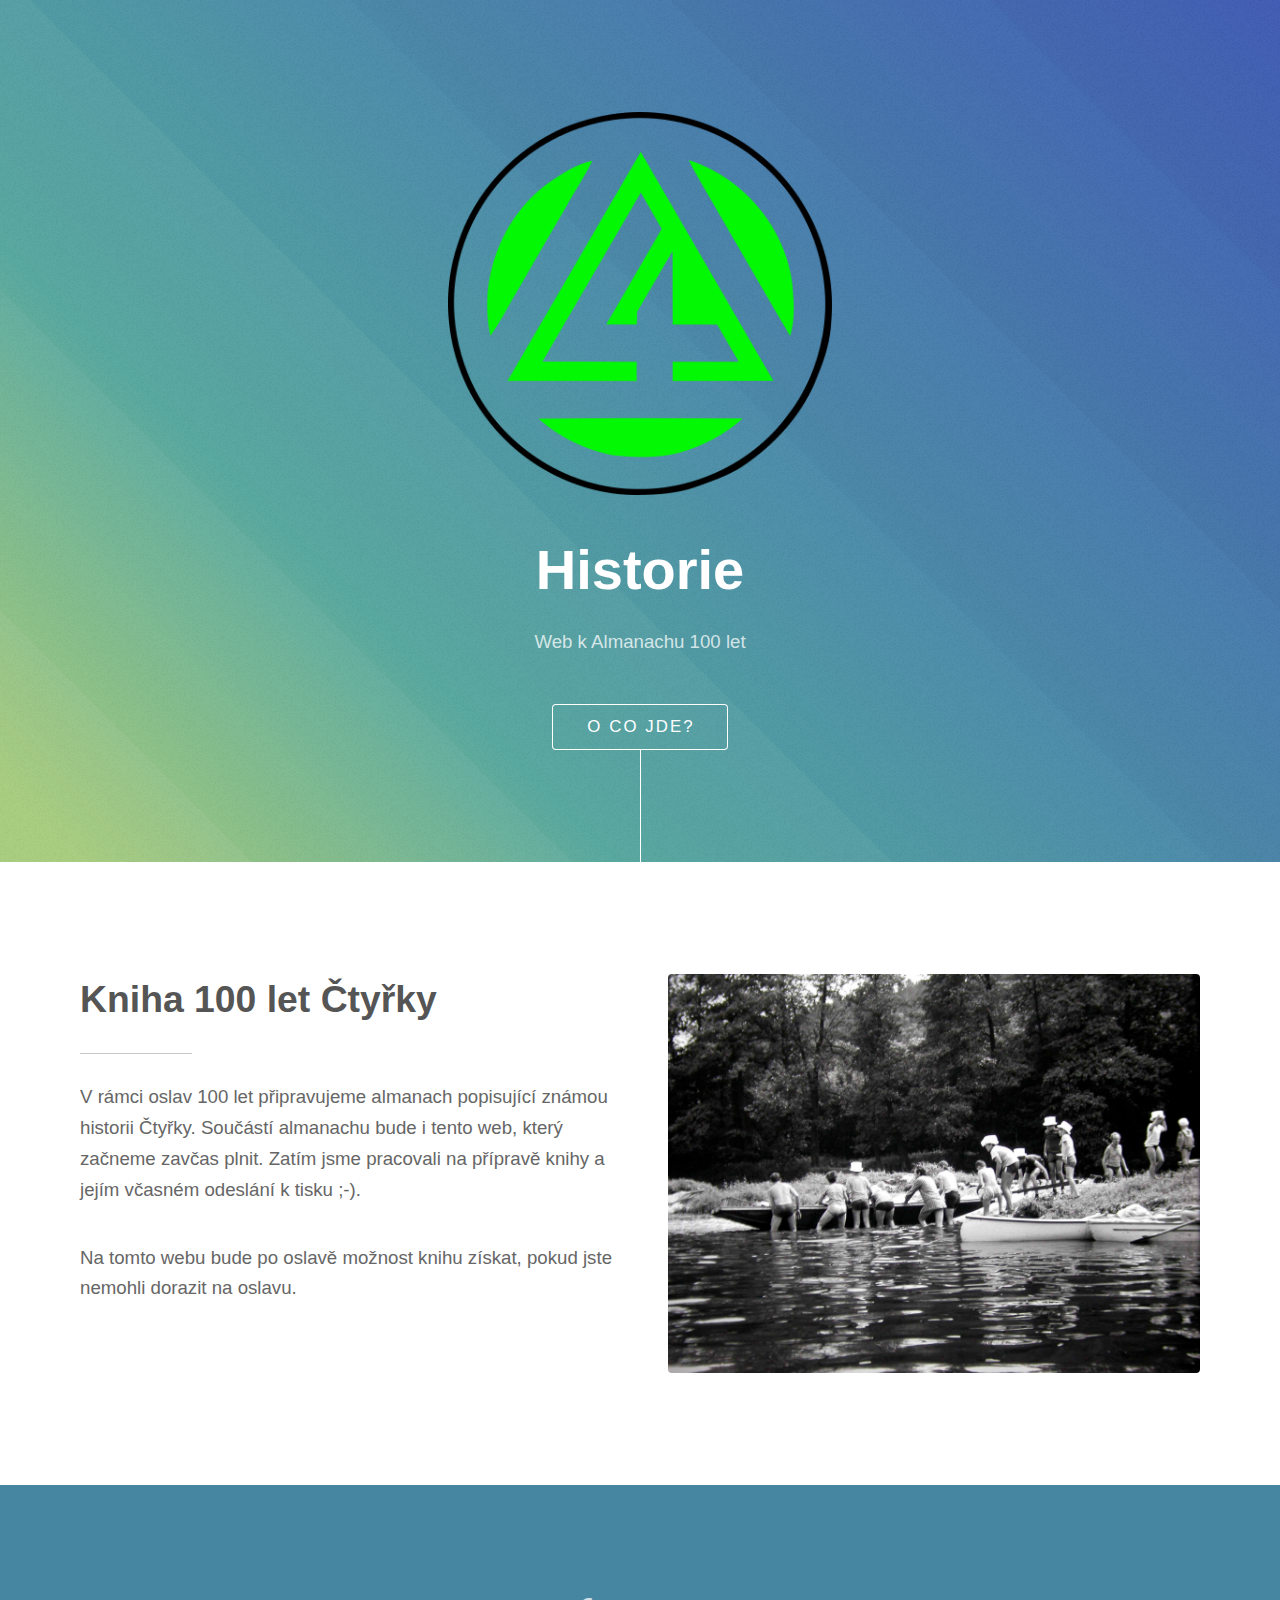
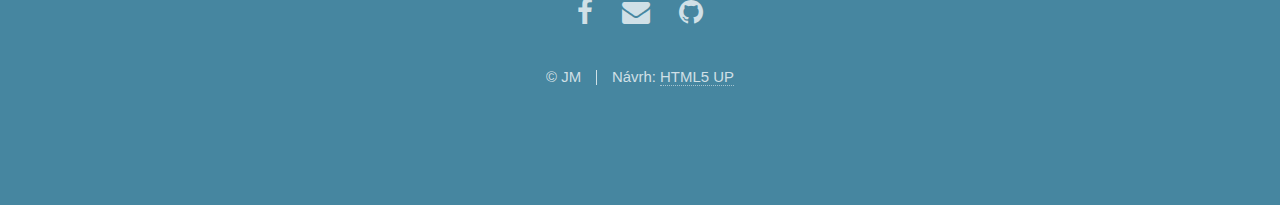
==== commit 8274ca2a: "fix typos" ====
--- a/historie/index.html
+++ b/historie/index.html
@@ -44,11 +44,11 @@
 							</header>
 							<p>
 								V rámci oslav 100 let připravujeme almanach popisující známou historii Čtyřky. Součástí almanachu bude i tento web, který začneme zavčas plnit.
-								Zatím jsme pracovali na přípravě knihy a jejím včasném odeslání k tisku ;-)
+								Zatím jsme pracovali na přípravě knihy a jejím včasném odeslání k tisku ;-).
 							</p>
 							<p>
 								Na tomto webu bude po oslavě možnost knihu získat, pokud jste nemohli dorazit na oslavu.
-							</p>>
+							</p>
 						</div>
 						<div class="6u$ 12u$(medium) important(medium)">
 							<!-- <span class="image fit"><img src="../images/krizek.jpg" alt="" /></span> -->
